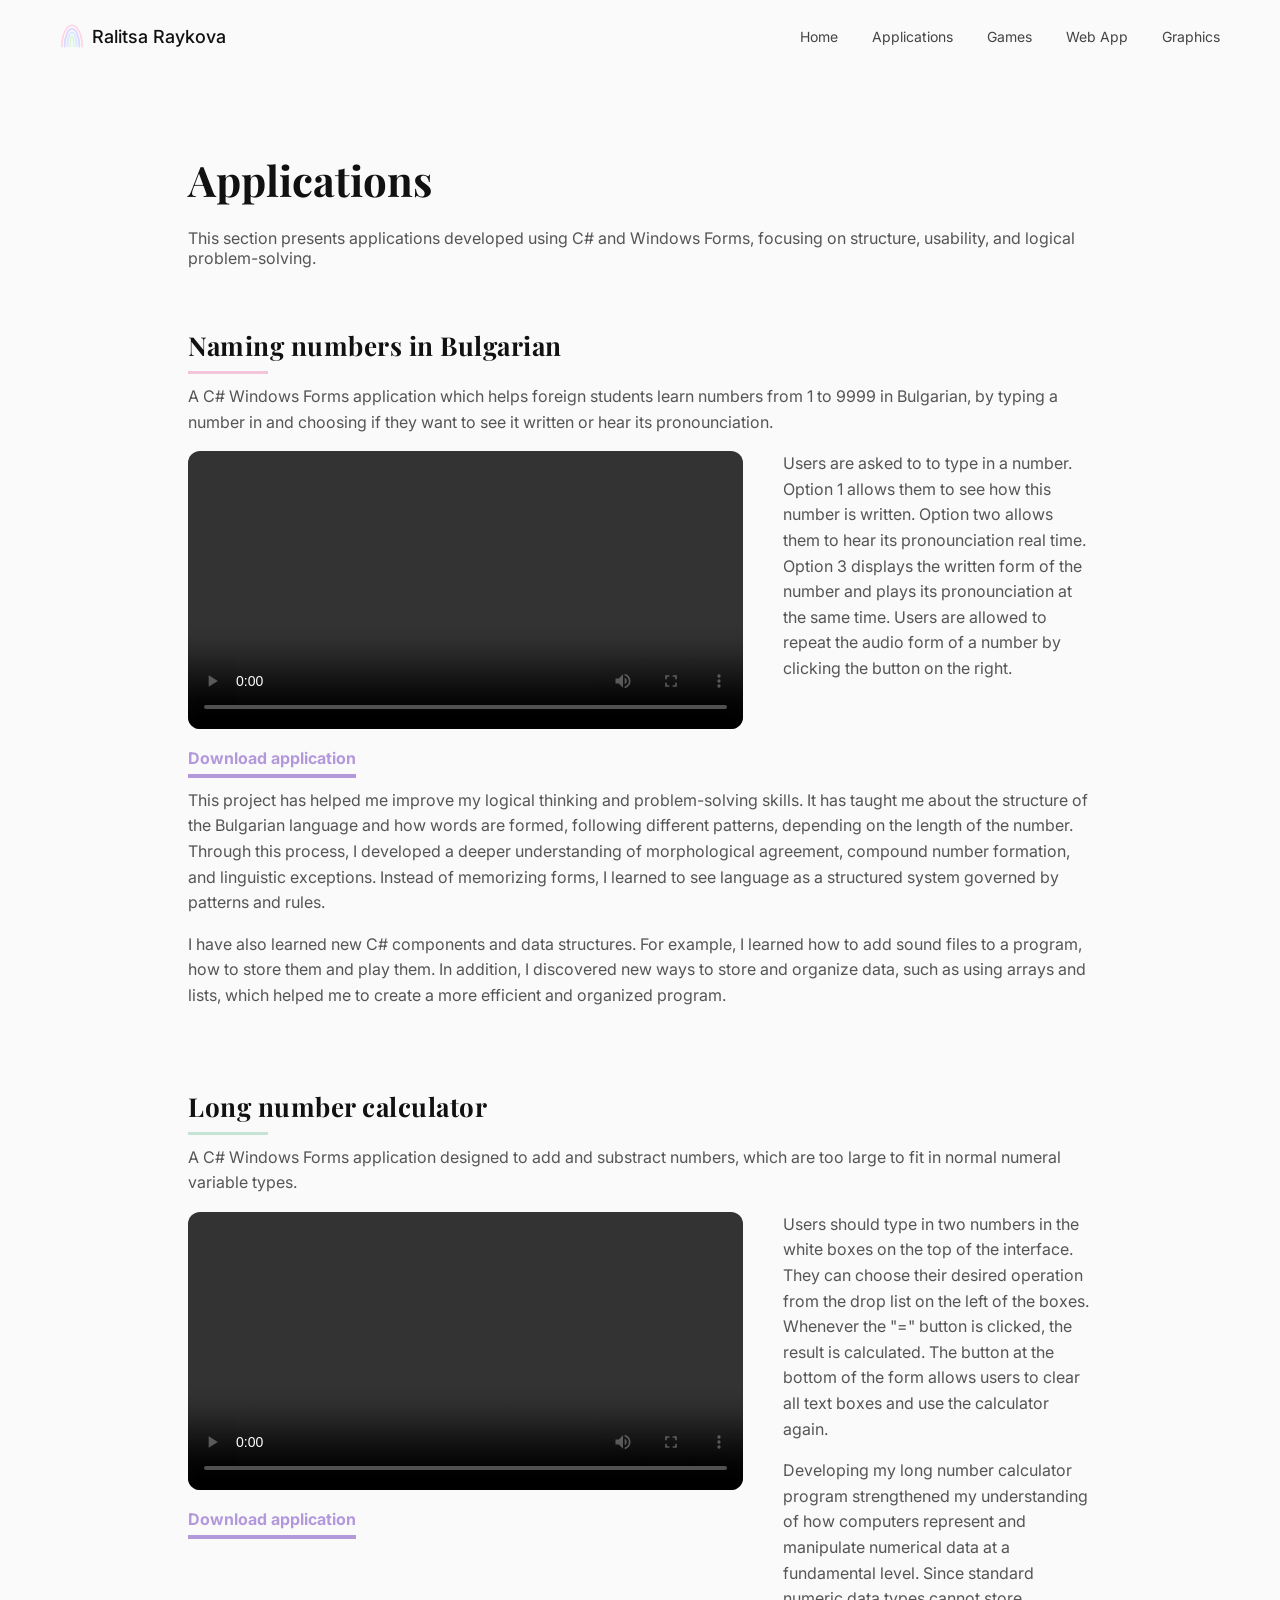
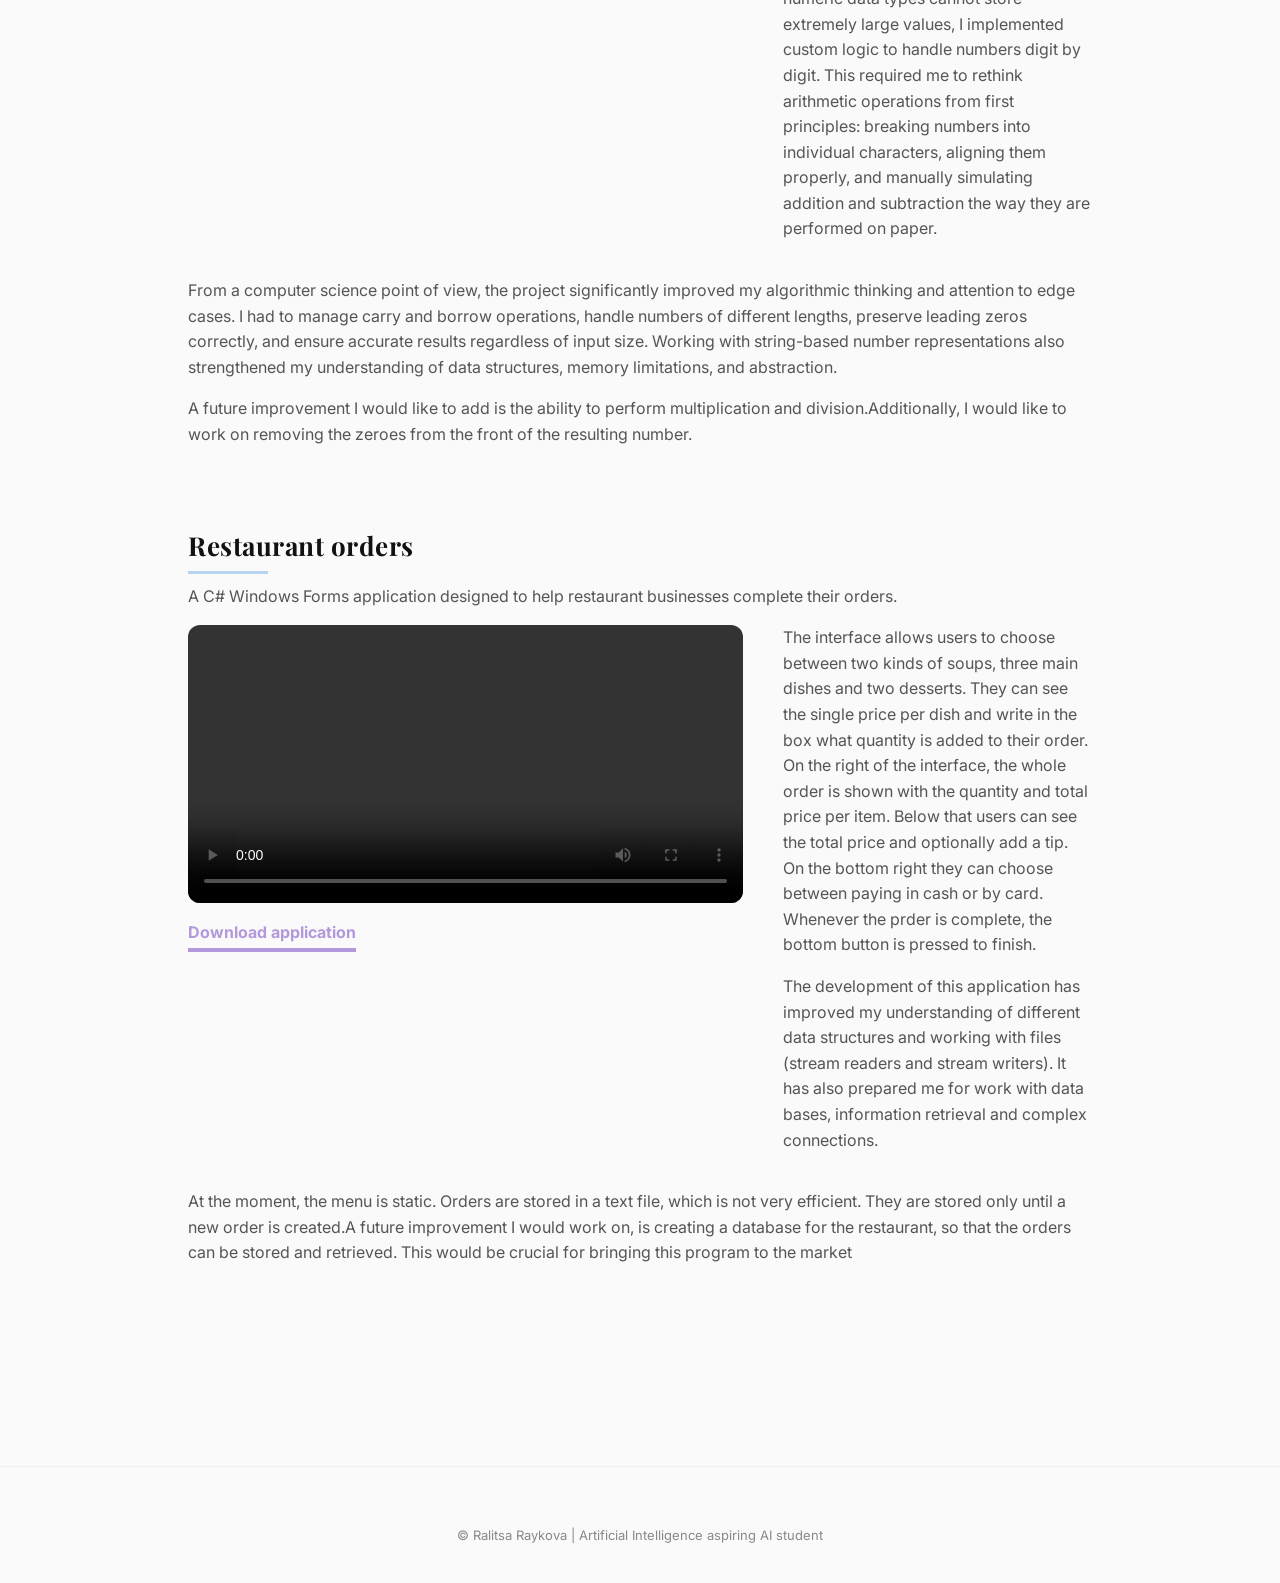
==== applications.html @ 61debbad "Upload portfolio website" ====
<!DOCTYPE html>
<html lang="en">

<head>
    <meta charset="UTF-8">
    <meta name="viewport" content="width=device-width, initial-scale=1.0">
    <title>Applications | Ralitsa Raykova</title>

    <link
        href="https://fonts.googleapis.com/css2?family=Playfair+Display:wght@500;600&family=Inter:wght@300;400;500&display=swap"
        rel="stylesheet">
    <link rel="stylesheet" href="styles.css">
</head>

<body>

    <nav class="navbar">
        <div class="logo">
            <svg width="24" height="24" viewBox="0 0 34 34" xmlns="http://www.w3.org/2000/svg" class="rainbow-logo">
                <path d="M 2.5 32 A 14.5 30 0 0 1 31.5 32" fill="none" stroke="#ffd6e7" stroke-width="2.5"
                    stroke-linecap="round" />
                <path d="M 6.5 32 A 10.5 25 0 0 1 27.5 32" fill="none" stroke="#dcd6ff" stroke-width="2.5"
                    stroke-linecap="round" />
                <path d="M 10.5 32 A 6.5 20 0 0 1 23.5 32" fill="none" stroke="#d6e9ff" stroke-width="2.5"
                    stroke-linecap="round" />
                <path d="M 14.5 32 A 2.5 15 0 0 1 19.5 32" fill="none" stroke="#dff5e1" stroke-width="2.5"
                    stroke-linecap="round" />
            </svg>
            Ralitsa Raykova
        </div>
        <div class="nav-links">
            <a href="index.html">Home</a>
            <a href="applications.html">Applications</a>
            <a href="games.html">Games</a>
            <a href="webapp.html">Web App</a>
            <a href="graphics.html">Graphics</a>
        </div>
    </nav>

    <section class="page">

        <h1>Applications</h1>

        <p class="page-intro">
            This section presents applications developed using C# and Windows Forms, focusing on structure, usability,
            and logical problem-solving.
        </p>

        <!-- PROJECTS -->
        <div class="project">

            <h2>Naming numbers in Bulgarian</h2>
            <p>
                A C# Windows Forms application which helps foreign students learn numbers from 1 to 9999 in
                Bulgarian,
                by typing a number in and choosing if they want to see it written or hear its pronounciation.
            </p>
            <div class="project-content">
                <div class="project-media">
                    <!-- IMAGE 
                    <img src="assets/images/numbers in bg.png" class="project-img">
                    -->

                    <!-- VIDEO -->
                    <video controls class="project-video">
                        <source src="assets/videos/numbers in bg.mp4" type="video/mp4">
                    </video>

                    <!-- DOWNLOAD -->
                    <a href="assets/apps/NumberNames.exe" class="download">Download application</a>
                </div>
                <div class="project-text">
                    <p>
                        Users are asked to to type in a number. Option 1 allows them to see how this number is written.
                        Option
                        two allows them to hear its pronounciation real time. Option 3 displays the written form of the
                        number
                        and plays its pronounciation at the same time. Users are allowed to repeat the audio form of a
                        number by
                        clicking the button on the right.
                    </p>
                </div>
            </div>
            <p>
                This project has helped me improve my logical thinking and problem-solving skills. It has taught me
                about the structure of the Bulgarian language and how words are formed, following different patterns,
                depending on the length of the number. Through this process, I developed a deeper understanding of
                morphological agreement, compound number formation, and linguistic exceptions. Instead of memorizing
                forms, I learned to see language as a structured system governed by patterns and rules.

            </p>
            <p>
                I have also learned new C# components and data structures. For example, I learned how to add sound files
                to a program, how to store them and play them. In addition, I discovered new ways to store and organize
                data, such as using arrays and lists, which helped me to create a more efficient and organized program.
            </p>

        </div>

        <!--Long number calculator-->
        <div class="project">

            <h2>Long number calculator</h2>
            <p>
                A C# Windows Forms application designed to add and substract numbers, which are too large to fit
                in
                normal numeral variable types.
            </p>
            <div class="project-content">
                <div class="project-media">
                    <!-- IMAGE 
                    <img src="assets/images/numbers in bg.png" class="project-img"> -->

                    <!-- VIDEO -->
                    <video controls class="project-video">
                        <source src="assets/videos/calculator.mp4" type="video/mp4">
                    </video>

                    <!-- DOWNLOAD -->
                    <a href="assets/apps/LongNumbersCalculator.exe" class="download">Download application</a>
                </div>
                <div class="project-text">
                    <p>
                        Users should type in two numbers in the white boxes on the top of the interface. They can choose
                        their
                        desired operation from the drop list on the left of the boxes. Whenever the "=" button is
                        clicked, the
                        result is calculated. The button at the bottom of the form allows users to clear all text boxes
                        and use
                        the calculator again.
                    </p>
                    <p>
                        Developing my long number calculator program strengthened my understanding of how computers
                        represent
                        and manipulate numerical data at a fundamental level. Since standard numeric data types cannot
                        store
                        extremely large values, I implemented custom logic to handle numbers digit by digit. This
                        required me to
                        rethink arithmetic operations from first principles: breaking numbers into individual
                        characters,
                        aligning them properly, and manually simulating addition and subtraction the way they are
                        performed on
                        paper.
                    </p>
                </div>
            </div>

            <p>
                From a computer science point of view, the project significantly improved my algorithmic thinking and
                attention to edge cases. I had to manage carry and borrow operations, handle numbers of different
                lengths, preserve leading zeros correctly, and ensure accurate results regardless of input size. Working
                with string-based number representations also strengthened my understanding of data structures, memory
                limitations, and abstraction.
            </p>
            <p>
                A future improvement I would like to add is the ability to perform multiplication and
                division.Additionally, I would like to work on removing the zeroes from the front of the resulting
                number.
            </p>

        </div>

        <!--Restaurant-->
        <div class="project">

            <h2>Restaurant orders</h2>
            <p>
                A C# Windows Forms application designed to help restaurant businesses complete their orders.
            </p>
            <div class="project-content">
                <div class="project-media">
                    <!-- IMAGE 
                    <img src="assets/images/numbers in bg.png" class="project-img"> -->

                    <!-- VIDEO -->
                    <video controls class="project-video">
                        <source src="assets/videos/restaurant.mp4" type="video/mp4">
                    </video>

                    <!-- DOWNLOAD -->
                    <a href="assets/apps/Restaurant.exe" class="download">Download application</a>
                </div>
                <div class="project-text">
                    <p>
                        The interface allows users to choose between two kinds of soups, three main dishes and two
                        desserts.
                        They can see the single price per dish and write in the box what quantity is added to their
                        order. On
                        the right of the interface, the whole order is shown with the quantity and total price per item.
                        Below
                        that users can see the total price and optionally add a tip. On the bottom right they can choose
                        between
                        paying in cash or by card. Whenever the prder is complete, the bottom button is pressed to
                        finish.
                    </p>
                    <p>
                        The development of this application has improved my understanding of different data structures
                        and
                        working with files (stream readers and stream writers). It has also prepared me for work with
                        data
                        bases, information retrieval and complex connections.
                    </p>
                </div>
            </div>

            <p>
                At the moment, the menu is static. Orders are stored in a text file, which is not very efficient. They
                are stored only until a new order is created.A future improvement I would work on, is creating a
                database for the restaurant, so that the orders
                can be stored and retrieved. This would be crucial for bringing this program to the market
            </p>

        </div>

    </section>

    <footer class="footer">
        &copy; Ralitsa Raykova | Artificial Intelligence aspiring AI student
    </footer>

    <script src="script.js"></script>

</body>

</html>
---- styles.css ----
* {
    margin: 0;
    padding: 0;
    box-sizing: border-box;
}

body {
    font-family: 'Inter', sans-serif;
    background-color: #fafafa;
    color: #111;
}



/* NAVBAR */

.navbar {
    display: flex;
    justify-content: space-between;
    align-items: center;
    padding: 24px 60px;
}

.logo {
    font-weight: 500;
    font-size: 18px;
    display: flex;
    align-items: center;
    gap: 8px;
}

.nav-links a {
    margin-left: 30px;
    text-decoration: none;
    color: #444;
    position: relative;
    font-size: 14px;
}

/* underline hover */
.nav-links a::after {
    content: "";
    position: absolute;
    width: 0%;
    height: 2px;
    bottom: -4px;
    left: 0;
    background-color: #b7a8ff;
    transition: 0.3s;
}

.nav-links a:hover::after {
    width: 100%;
}

/* HERO */

.hero {
    display: flex;
    align-items: center;
    justify-content: center;
    padding: 80px 60px;
    gap: 80px;
}

/* ARCH IMAGE */

.hero-image img {
    width: 320px;
    height: 520px;
    object-fit: cover;
    border-radius: 160px 160px 0 0;
    box-shadow: 0 10px 30px rgba(0, 0, 0, 0.08);
}

/* TEXT */

.hero-text {
    max-width: 500px;
}

.label {
    font-size: 12px;
    letter-spacing: 2px;
    color: #b7a8ff;
    margin-bottom: 10px;
}

h1 {
    font-family: 'Playfair Display', serif;
    font-size: 52px;
    margin-bottom: 20px;
}

.description {
    font-size: 15px;
    line-height: 1.6;
    color: #555;
    margin-bottom: 40px;
}

/* CIRCLES */

.circle-buttons {
    display: flex;
    gap: 20px;
}

.circle {
    width: 90px;
    height: 90px;
    border-radius: 50%;
    display: flex;
    align-items: center;
    justify-content: center;
    text-decoration: none;
    font-family: 'Playfair Display', serif;
    font-size: 14px;
    font-weight: 600;
    color: #111;
    transition: all 0.3s ease;
}

/* COLORS */

.lavender {
    background: #dcd6ff;
}

.blue {
    background: #d6e9ff;
}

.pink {
    background: #ffd6e7;
}

.green {
    background: #dff5e1;
}

/* HOVER ANIMATION */

.circle:hover {
    transform: translateY(-6px);
    box-shadow: 0 8px 20px rgba(0, 0, 0, 0.08);
}

/* PAGE LAYOUT */

.page {
    padding: 80px 60px;
    max-width: 80%;
    margin: auto;
}

.page h1 {
    font-family: 'Playfair Display', serif;
    font-size: 42px;
    margin-bottom: 20px;
}

.page-intro {
    color: #555;
    margin-bottom: 60px;
}

/* PROJECT */

.project {
    margin-bottom: 80px;
}

.project h2 {
    font-family: 'Playfair Display', serif;
    font-size: 26px;
    margin-bottom: 10px;
    letter-spacing: 0.5px;
}

.project h2::after {
    content: "";
    display: block;
    width: 80px;
    height: 3px;
    margin-top: 8px;
}

.project:nth-of-type(1) h2::after {
    background: #f2c6d8;
    /* pink */
}

.project:nth-of-type(2) h2::after {
    background: #c7e3d5;
    /* sage */
}

.project:nth-of-type(3) h2::after {
    background: #b7d3f2;
    /* blue */
}

.project:nth-of-type(4) h2::after {
    background: #dcd6ff;
    /* lavender */
}

body {
    opacity: 0;
    transform: translateY(8px);
    transition: opacity 0.35s ease, transform 0.35s ease;
}

body.loaded {
    opacity: 1;
    transform: translateY(0);
}

.project p {
    color: #555;
    margin-bottom: 20px;
}

.project-img {
    width: 100%;
    border-radius: 12px;
    margin-bottom: 20px;
}

.project-video {
    width: 100%;
    border-radius: 12px;
    margin-bottom: 15px;
}

.project p {
    color: #555;
    margin-bottom: 16px;
    line-height: 1.6;
}

.project-content {
    display: flex;
    gap: 40px;
    align-items: flex-start;
    margin-bottom: 20px;
}

.project-text {
    flex: 1;
}

.project-media {
    flex: 1.8;
}

@media (max-width: 768px) {
    .project-content {
        flex-direction: column;
        gap: 20px;
    }
}

/* DOWNLOAD */

.download {
    font-size: 16px;
    color: #b399db;
    text-decoration: underline;
    text-decoration-thickness: 25%;
    text-underline-offset: 10px;
    font-weight: 700;
    transition: 0.3s;
}

.download:hover {
    color: #8b74df;
    letter-spacing: 0.2px;
}

/* WEB APP PAGE */

.webapp-section {
    padding: 0px 60px 0 60px;
    min-height: 100vh;
    display: flex;
    flex-direction: column;
    align-items: flex-start;
}

.webapp-container {
    display: flex;
    align-items: center;
    justify-content: center;
    gap: 100px;
    width: 100%;
    margin-top: -100px;
}

/* Phone wrapper */
.webapp-phone-wrapper {
    display: flex;
    justify-content: center;
    align-items: center;
    flex: 1;
}

/* iPhone outer frame */
.iphone-frame {
    width: 430px;
    height: 880px;
    border-radius: 55px;
    overflow: hidden;
    box-shadow: 0 30px 60px rgba(0, 0, 0, 0.15);
    position: relative;
}

/* Screen */
.iphone-frame iframe {
    width: 100%;
    height: 100%;
    border: none;
    border-radius: 48px;
    display: block;
}

/* Description */
.webapp-text {
    max-width: 450px;
    flex: 1;
}

.webapp-text h1 {
    font-family: 'Playfair Display', serif;
    font-size: 42px;
    margin-bottom: 20px;
}

.webapp-text p {
    color: #555;
    margin-bottom: 20px;
    line-height: 1.6;
}

.webapp-bottom-text {
    width: 100%;
    margin-top: -80px;
    padding-bottom: 60px;
    position: relative;
    z-index: 2;
}

.webapp-bottom-text p {
    color: #555;
    margin-bottom: 20px;
    line-height: 1.6;
}

/* FLAPPY BIRD SPECIFIC LAYOUT */

.flappy-content .project-media {
    flex: 0 0 345px;
    max-width: 100%;
}

.flappy-video {
    width: 100%;
    display: block;
}

.flappy-download {
    display: block;
    margin-top: 10px;
}

/* FOOTER */

.footer {
    text-align: center;
    padding: 60px 60px 40px;
    font-size: 13px;
    color: #888;
    border-top: 1px solid #eee;
    margin-top: 40px;
}
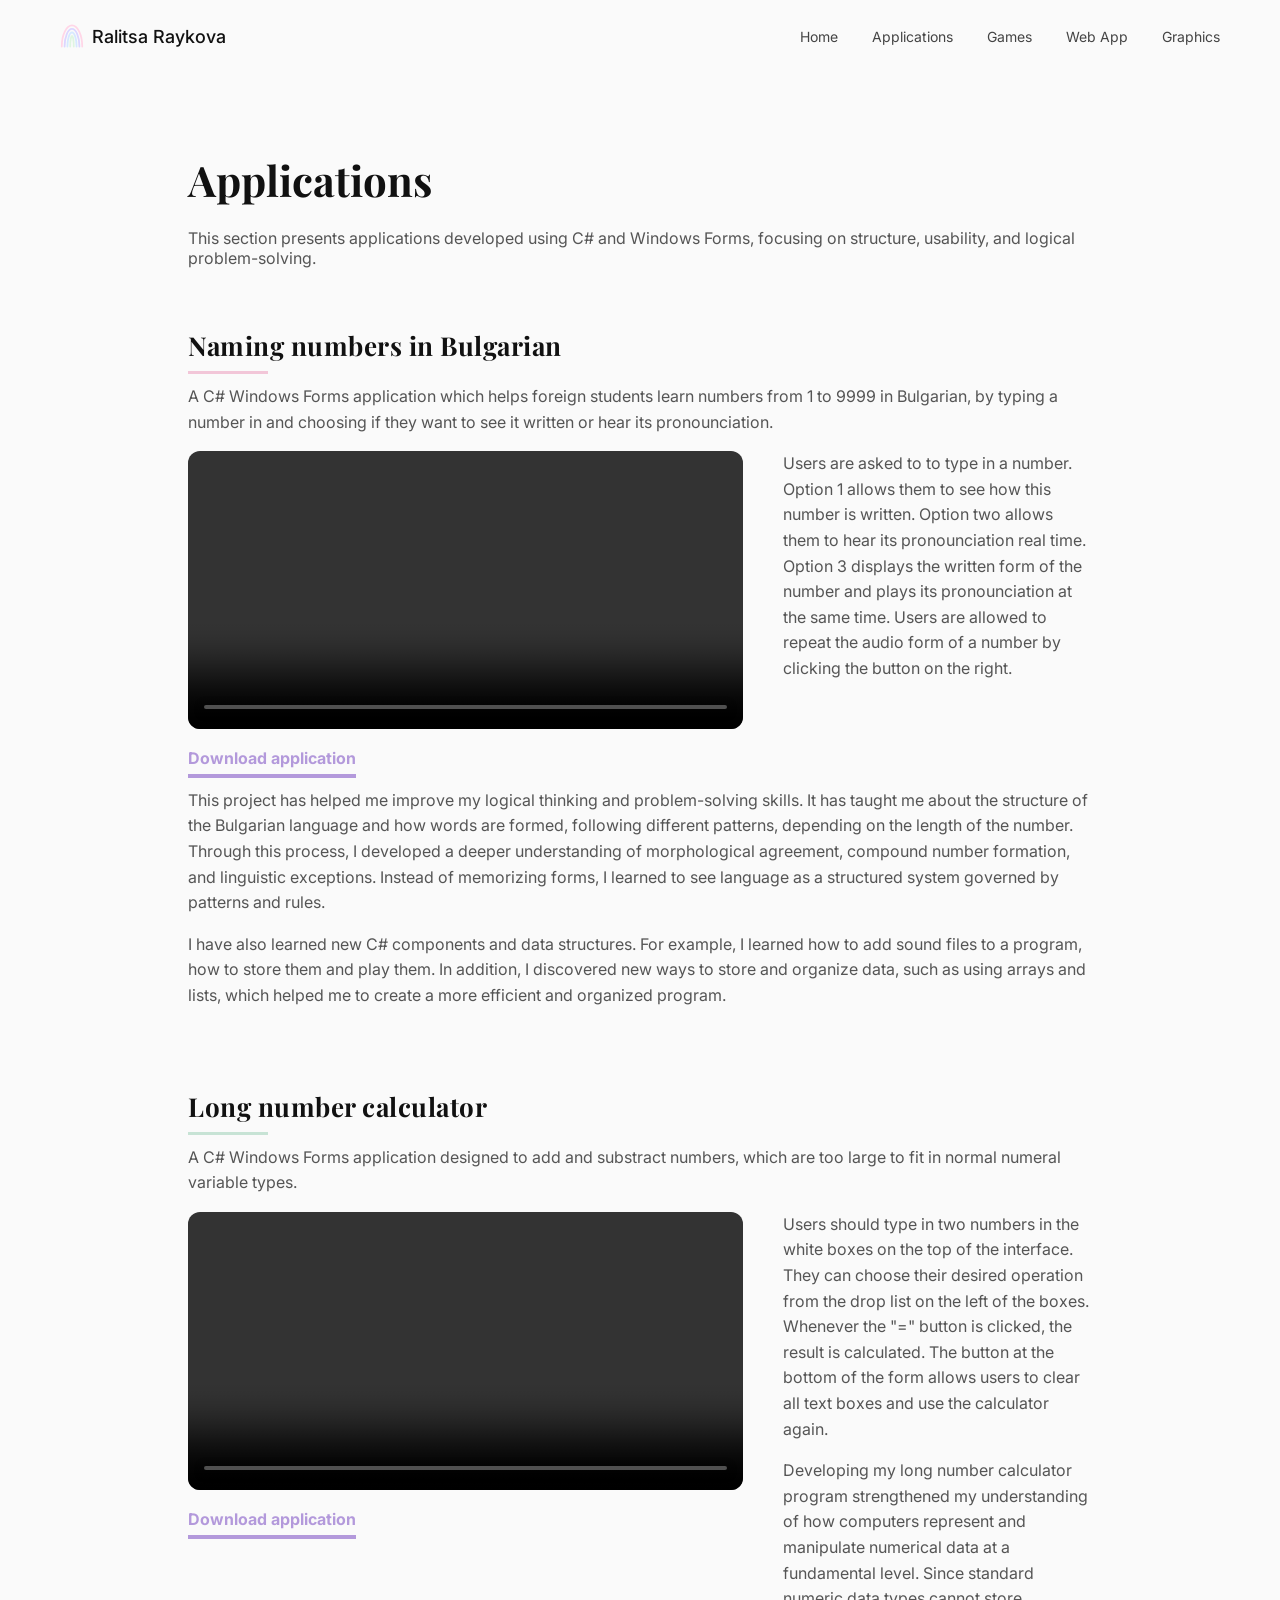
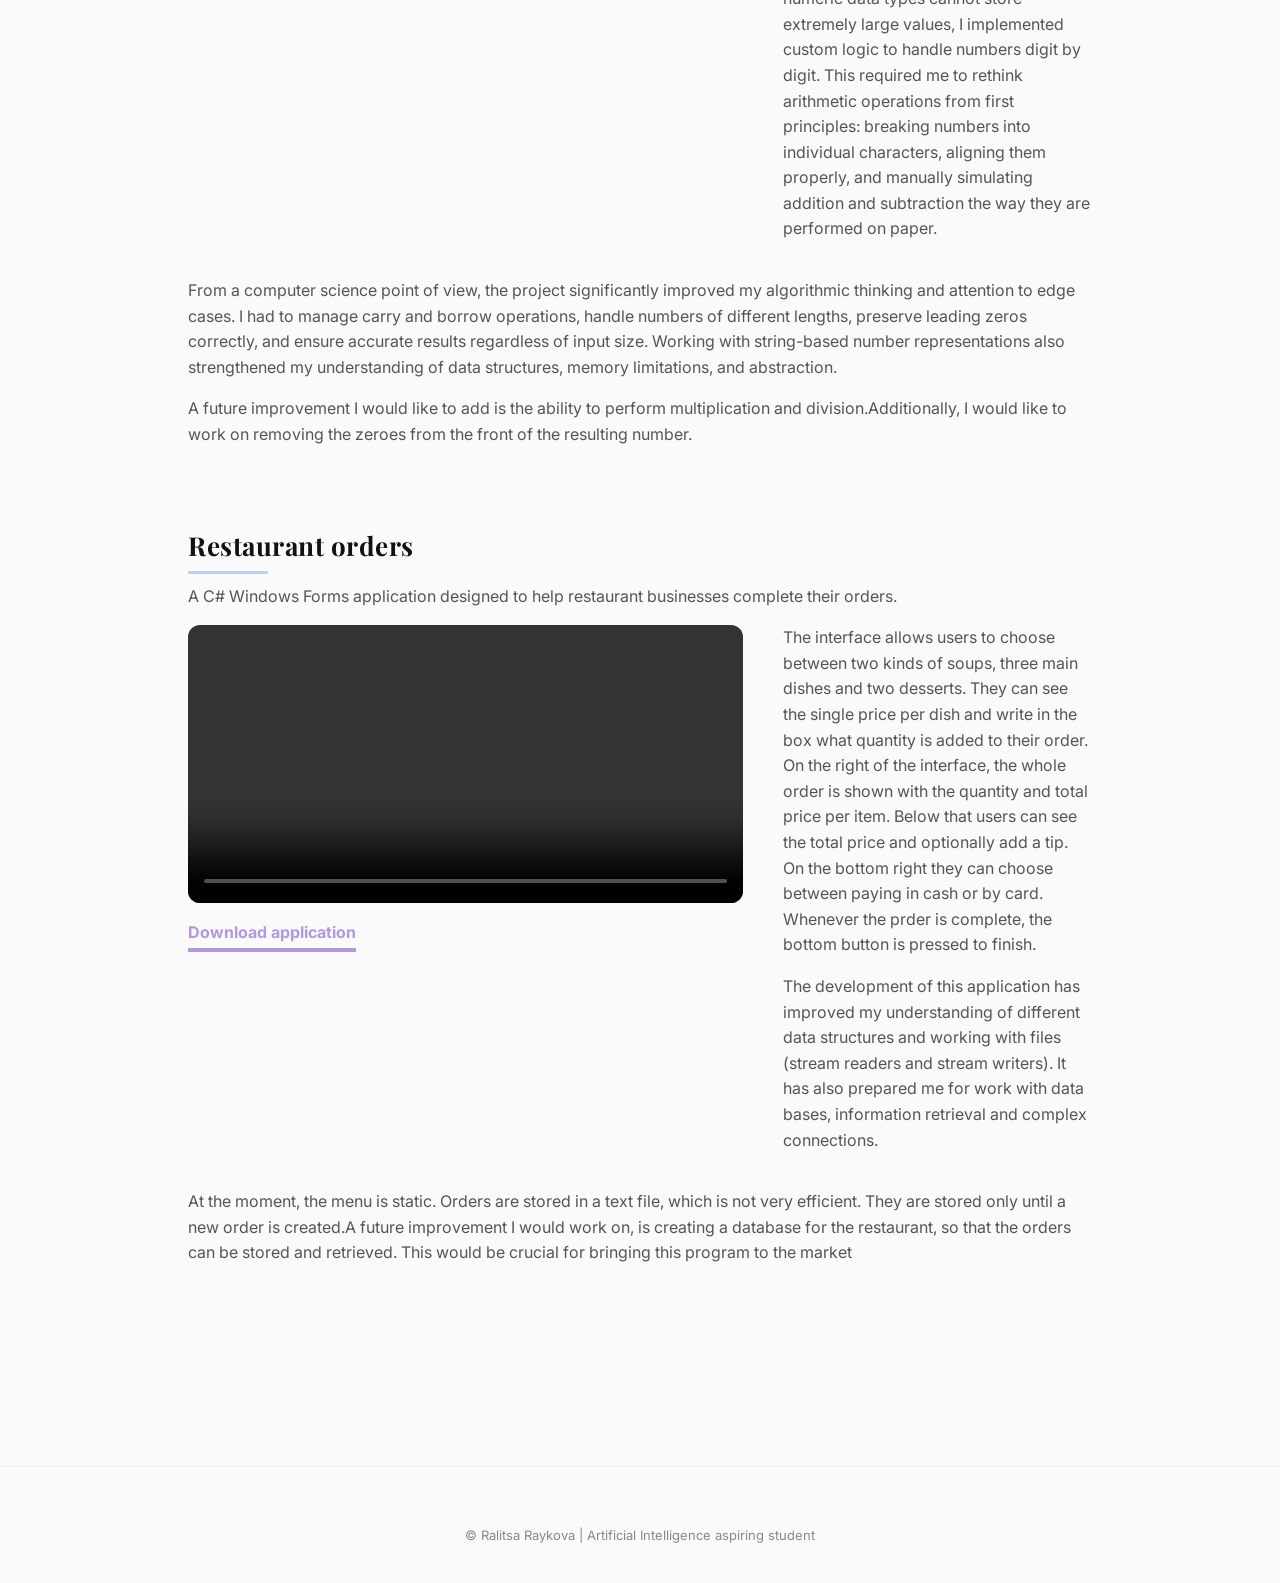
==== commit c0e5a66f: "Update footer text for clarity" ====
--- a/applications.html
+++ b/applications.html
@@ -215,11 +215,11 @@
     </section>
 
     <footer class="footer">
-        &copy; Ralitsa Raykova | Artificial Intelligence aspiring AI student
+        &copy; Ralitsa Raykova | Artificial Intelligence aspiring student
     </footer>
 
     <script src="script.js"></script>
 
 </body>
 
-</html>+</html>
